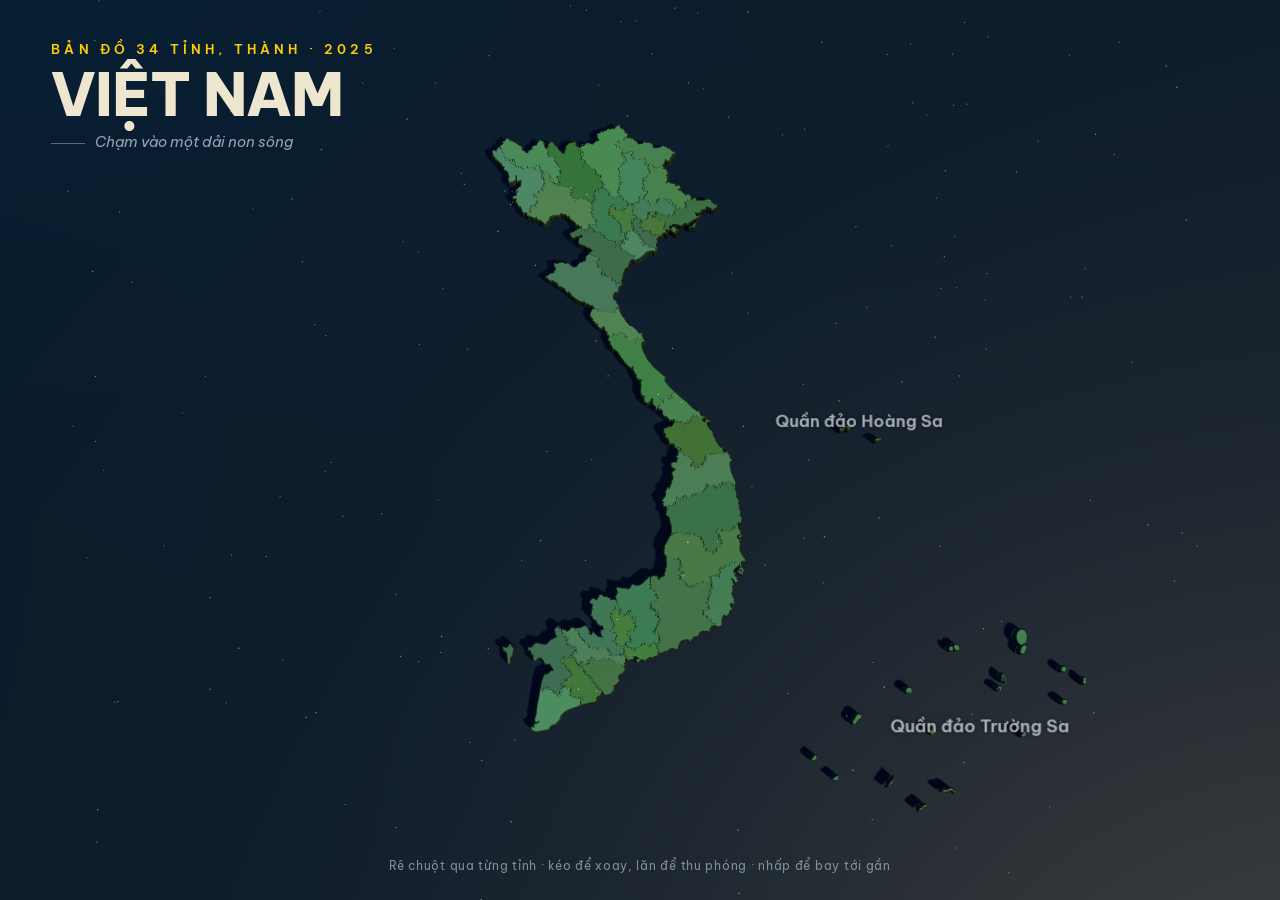
==== index.html @ 57c54978 "v2: Bản đồ 3D Việt Nam 34 tỉnh — hover hiện địa danh biểu tượng Three.js: extrude GeoJSON 34 tỉnh (đ" ====
<!doctype html>
<html lang="vi">
<head>
  <meta charset="utf-8" />
  <meta name="viewport" content="width=device-width, initial-scale=1" />
  <title>Việt Nam 3D — Chạm vào một dải non sông</title>
  <link rel="icon" href="data:image/svg+xml,%3Csvg xmlns='http://www.w3.org/2000/svg' viewBox='0 0 64 64'%3E%3Crect width='64' height='64' rx='12' fill='%230A1420'/%3E%3Cpath fill='%23FFCD00' d='M32 12l4.7 14.4h15.1l-12.2 8.9 4.6 14.4L32 40.8l-12.2 8.9 4.6-14.4-12.2-8.9h15.1z'/%3E%3C/svg%3E" />
  <link rel="preconnect" href="https://fonts.googleapis.com" />
  <link rel="preconnect" href="https://fonts.gstatic.com" crossorigin />
  <link
    href="https://fonts.googleapis.com/css2?family=Be+Vietnam+Pro:ital,wght@0,400;0,600;0,800;1,400&display=swap"
    rel="stylesheet"
  />
  <link rel="stylesheet" href="style.css" />
  <script type="importmap">
    { "imports": { "three": "./vendor/three.module.js" } }
  </script>
</head>
<body>
  <div id="app"></div>

  <header class="masthead">
    <p class="eyebrow">Bản đồ 34 tỉnh, thành · 2025</p>
    <h1>VIỆT&nbsp;NAM</h1>
    <p class="sub">Chạm vào một dải non sông</p>
  </header>

  <aside class="card" id="card" aria-live="polite">
    <p class="card-type" id="card-type"></p>
    <h2 class="card-name" id="card-name"></h2>
    <div class="card-landmark">
      <span class="card-landmark-icon">◆</span>
      <div>
        <p class="card-landmark-title" id="card-landmark"></p>
        <p class="card-landmark-desc" id="card-desc"></p>
      </div>
    </div>
    <div class="card-facts">
      <span id="card-merged"></span>
      <span id="card-stats"></span>
    </div>
  </aside>

  <p class="hint" id="hint">Rê chuột qua từng tỉnh · kéo để xoay, lăn để thu phóng · nhấp để bay tới gần</p>

  <div class="loader" id="loader"><span>Đang dựng non sông…</span></div>

  <script type="module" src="main.js"></script>
</body>
</html>
---- style.css ----
/* ── Đêm trên biển Đông ───────────────────────────────────────
   nền đêm   #0A1420   xanh đêm sâu
   biển      #0E2233
   ngọc      #7FD1AE   xanh ngọc đất liền
   vàng lá   #FFCD00   điểm nhấn
   ngà       #EFE6D0   chữ chính
   khói biển #8FA3B0   chữ phụ
──────────────────────────────────────────────────────────────── */

* { margin: 0; padding: 0; box-sizing: border-box; }

html, body { height: 100%; overflow: hidden; }

body {
  font-family: 'Be Vietnam Pro', system-ui, sans-serif;
  background: #0a1420;
  color: #efe6d0;
}

#app { position: fixed; inset: 0; }
#app canvas { display: block; }

/* ── Tiêu đề ── */
.masthead {
  position: fixed;
  top: clamp(20px, 4.5vh, 48px);
  left: clamp(20px, 4vw, 56px);
  pointer-events: none;
  user-select: none;
  z-index: 3;
}

.eyebrow {
  font-size: clamp(10px, 1.05vw, 13px);
  font-weight: 600;
  letter-spacing: 0.32em;
  text-transform: uppercase;
  color: #ffcd00;
  margin-bottom: 10px;
}

.masthead h1 {
  font-size: clamp(34px, 4.6vw, 60px);
  font-weight: 800;
  line-height: 0.95;
  letter-spacing: -0.015em;
}

.masthead .sub {
  margin-top: 10px;
  font-size: clamp(12px, 1.25vw, 15px);
  font-style: italic;
  color: #8fa3b0;
}

.masthead .sub::before {
  content: '';
  display: inline-block;
  width: 34px;
  height: 1px;
  background: #8fa3b0;
  opacity: 0.6;
  vertical-align: middle;
  margin-right: 10px;
}

/* ── Thẻ thông tin tỉnh ── */
.card {
  position: fixed;
  left: clamp(20px, 4vw, 56px);
  bottom: clamp(20px, 4.5vh, 48px);
  width: min(360px, calc(100vw - 40px));
  padding: 18px 20px 16px;
  border-radius: 14px;
  background: rgba(10, 22, 34, 0.78);
  border: 1px solid rgba(127, 209, 174, 0.18);
  backdrop-filter: blur(14px);
  -webkit-backdrop-filter: blur(14px);
  box-shadow: 0 18px 50px rgba(0, 0, 0, 0.45);
  z-index: 3;
  pointer-events: none;
  user-select: none;
  opacity: 0;
  transform: translateY(12px);
  transition: opacity 0.3s ease, transform 0.3s ease;
}

.card.show { opacity: 1; transform: translateY(0); }

.card-type {
  font-size: 10px;
  font-weight: 600;
  letter-spacing: 0.3em;
  text-transform: uppercase;
  color: #8fa3b0;
}

.card-name {
  font-size: clamp(22px, 2.4vw, 30px);
  font-weight: 800;
  color: #ffcd00;
  margin: 2px 0 10px;
}

.card-landmark {
  display: flex;
  gap: 10px;
  align-items: baseline;
  padding: 10px 12px;
  border-radius: 10px;
  background: rgba(127, 209, 174, 0.08);
  border: 1px solid rgba(127, 209, 174, 0.14);
}

.card-landmark-icon { color: #7fd1ae; font-size: 11px; }

.card-landmark-title { font-weight: 600; font-size: 15px; color: #efe6d0; }

.card-landmark-desc { font-size: 12.5px; color: #8fa3b0; margin-top: 2px; }

.card-facts {
  display: flex;
  flex-direction: column;
  gap: 3px;
  margin-top: 10px;
  font-size: 12px;
  color: #8fa3b0;
}

.card-facts span:empty { display: none; }

/* ── Gợi ý ── */
.hint {
  position: fixed;
  left: 50%;
  bottom: clamp(14px, 3vh, 28px);
  transform: translateX(-50%);
  font-size: 12px;
  letter-spacing: 0.06em;
  color: #8fa3b0;
  white-space: nowrap;
  pointer-events: none;
  user-select: none;
  z-index: 3;
  opacity: 0;
  animation: hint-in 1.2s ease 2.2s forwards;
}

@keyframes hint-in { to { opacity: 0.85; } }

/* ── Màn hình chờ ── */
.loader {
  position: fixed;
  inset: 0;
  display: grid;
  place-items: center;
  background: #0a1420;
  z-index: 10;
  transition: opacity 0.7s ease;
}

.loader.done { opacity: 0; pointer-events: none; }

.loader span {
  font-size: 13px;
  letter-spacing: 0.3em;
  text-transform: uppercase;
  color: #8fa3b0;
  animation: pulse 1.6s ease-in-out infinite;
}

@keyframes pulse { 50% { opacity: 0.35; } }

@media (prefers-reduced-motion: reduce) {
  .hint { animation: none; opacity: 0.85; }
  .loader span { animation: none; }
}

@media (max-width: 640px) {
  .hint { display: none; }
  .card { left: 16px; bottom: 16px; }
}
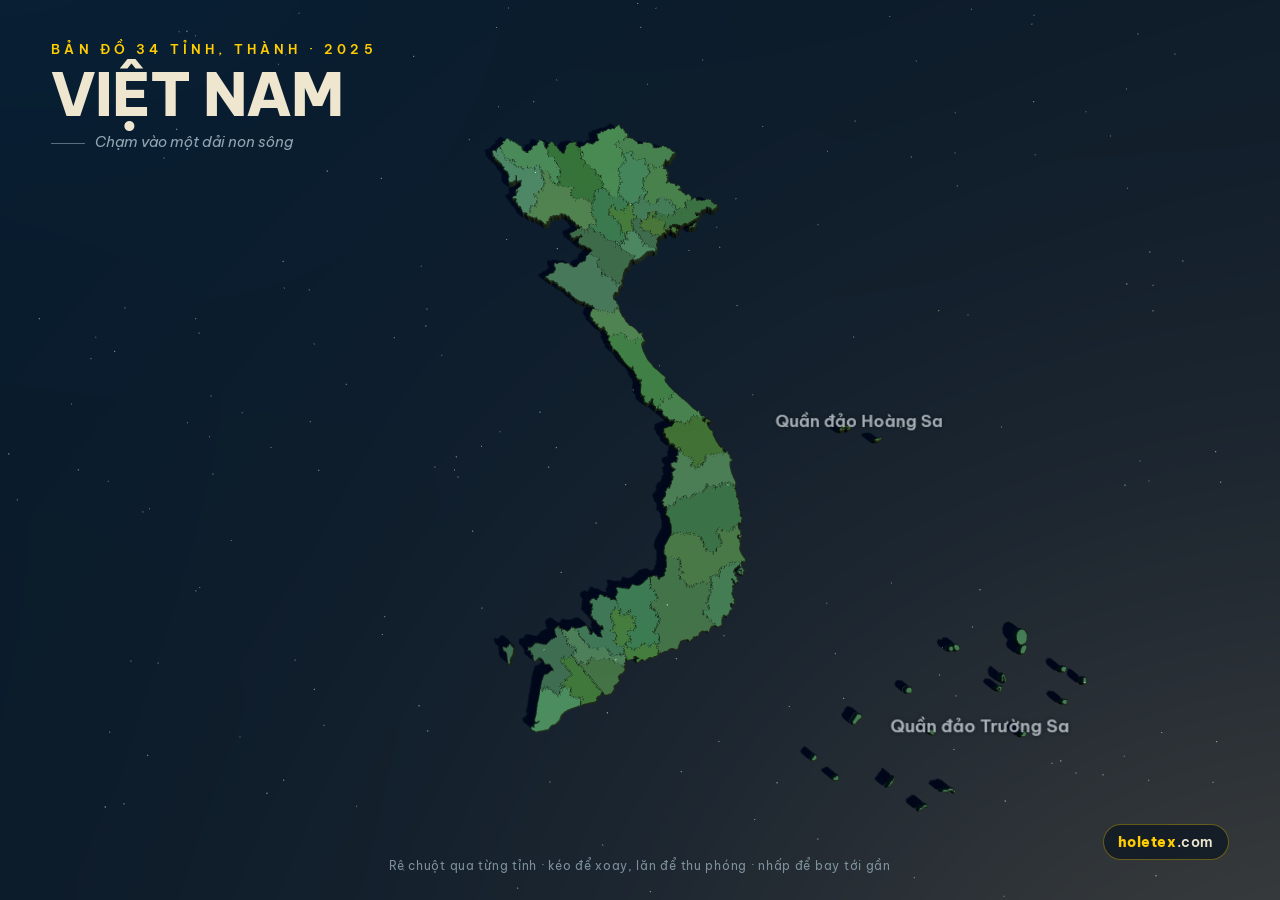
==== commit bc577155: "Watermark holetex.com (nhấn được) + 2 cảnh Hoàng Sa/Trường Sa trong demo tour + video 2K Co-Authored" ====
--- a/index.html
+++ b/index.html
@@ -43,6 +43,8 @@
 
   <p class="hint" id="hint">Rê chuột qua từng tỉnh · kéo để xoay, lăn để thu phóng · nhấp để bay tới gần</p>
 
+  <a class="brand" href="https://holetex.com" target="_blank" rel="noopener">holetex<span>.com</span></a>
+
   <div class="loader" id="loader"><span>Đang dựng non sông…</span></div>
 
   <script type="module" src="main.js"></script>
--- a/style.css
+++ b/style.css
@@ -148,6 +148,39 @@
 
 @keyframes hint-in { to { opacity: 0.85; } }
 
+/* ── Watermark holetex.com ── */
+.brand {
+  position: fixed;
+  right: clamp(20px, 4vw, 56px);
+  bottom: clamp(20px, 4.5vh, 48px);
+  z-index: 4;
+  padding: 8px 14px;
+  border-radius: 999px;
+  background: rgba(10, 22, 34, 0.7);
+  border: 1px solid rgba(255, 205, 0, 0.35);
+  backdrop-filter: blur(10px);
+  -webkit-backdrop-filter: blur(10px);
+  font-size: 14px;
+  font-weight: 800;
+  letter-spacing: 0.04em;
+  color: #ffcd00;
+  text-decoration: none;
+  transition: transform 0.2s ease, box-shadow 0.2s ease, border-color 0.2s ease;
+}
+
+.brand span { color: #efe6d0; font-weight: 600; }
+
+.brand:hover {
+  transform: translateY(-2px);
+  border-color: rgba(255, 205, 0, 0.8);
+  box-shadow: 0 8px 26px rgba(255, 205, 0, 0.18);
+}
+
+.brand:focus-visible {
+  outline: 2px solid #ffcd00;
+  outline-offset: 2px;
+}
+
 /* ── Màn hình chờ ── */
 .loader {
   position: fixed;
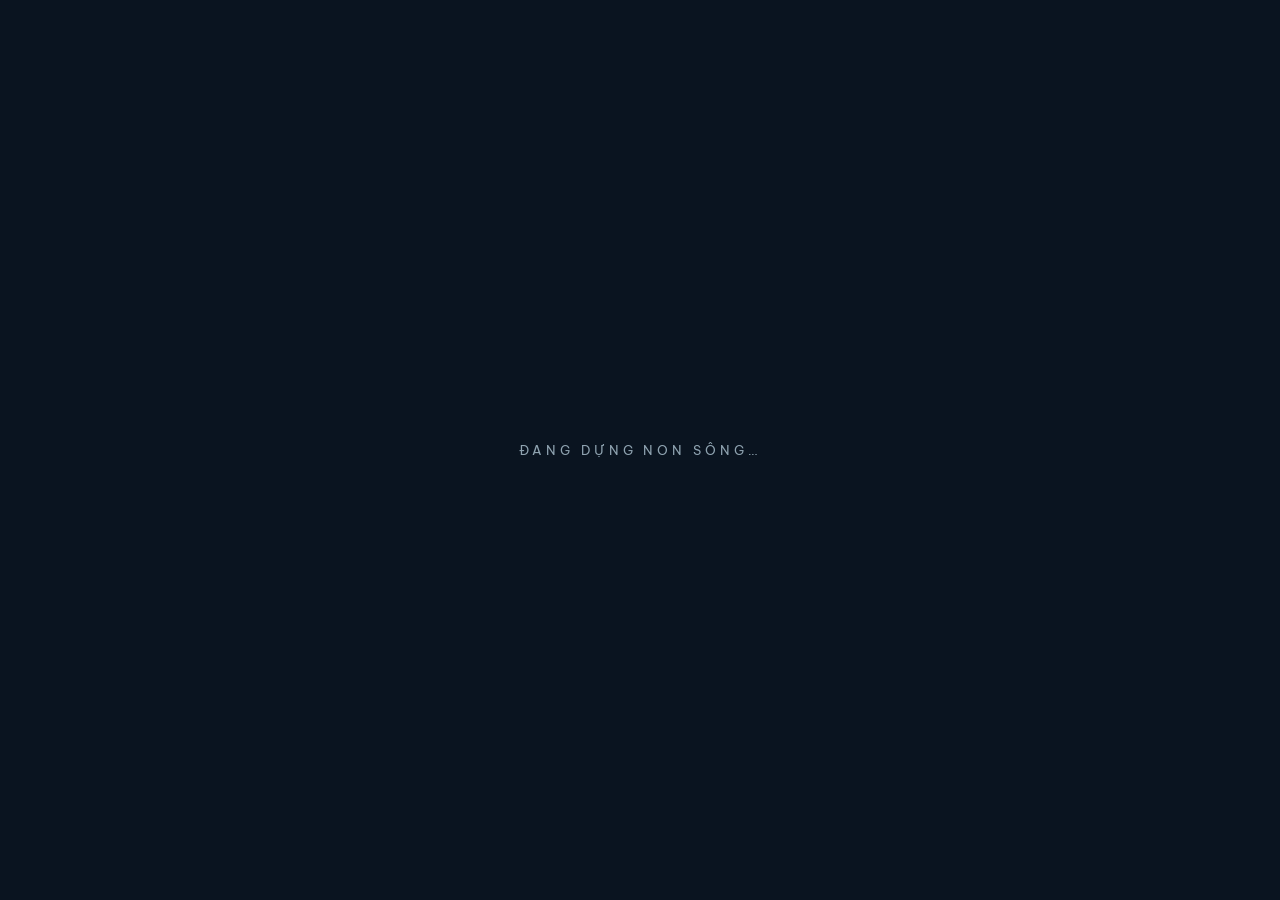
==== commit 3a792b38: "Phim 55 ngày đêm: áp art direction 'Than Hồng' (1c) - Đất giải phóng #6e1a12 cháy âm ỉ (emissive #ff" ====
--- a/index.html
+++ b/index.html
@@ -41,9 +41,27 @@
     </div>
   </aside>
 
+  <button id="train-btn" class="train-btn" type="button">🚂 Chuyến tàu Thống Nhất</button>
+
   <p class="hint" id="hint">Rê chuột qua từng tỉnh · kéo để xoay, lăn để thu phóng · nhấp để bay tới gần</p>
 
   <a class="brand" href="https://holetex.com" target="_blank" rel="noopener">holetex<span>.com</span></a>
+
+  <!-- Giao diện phim 55 ngày đêm (?film=1975) -->
+  <div id="film-ui" hidden>
+    <div class="film-date"><span id="film-date-text"></span></div>
+    <p class="film-caption" id="film-caption"></p>
+    <div class="film-title" id="film-title">
+      <p class="film-title-eyebrow">Mùa Xuân 1975</p>
+      <h2>55 NGÀY ĐÊM</h2>
+    </div>
+    <div class="film-end" id="film-end">
+      <h2>NON SÔNG LIỀN MỘT DẢI</h2>
+      <p>30 · 4 · 1975</p>
+    </div>
+    <p class="film-note">Bản đồ theo địa giới 2025 · Cờ Giải phóng: nửa đỏ – nửa xanh, sao vàng · Thống nhất về mặt nhà nước: 2/7/1976</p>
+    <div class="film-fade" id="film-fade"></div>
+  </div>
 
   <div class="loader" id="loader"><span>Đang dựng non sông…</span></div>
 
--- a/style.css
+++ b/style.css
@@ -148,6 +148,38 @@
 
 @keyframes hint-in { to { opacity: 0.85; } }
 
+/* ── Nút chuyến tàu Thống Nhất ── */
+.train-btn {
+  position: fixed;
+  left: 50%;
+  transform: translateX(-50%);
+  bottom: clamp(44px, 8vh, 72px);
+  z-index: 3;
+  padding: 10px 20px;
+  border: 1px solid rgba(127, 209, 174, 0.4);
+  border-radius: 999px;
+  background: rgba(10, 22, 34, 0.72);
+  backdrop-filter: blur(10px);
+  -webkit-backdrop-filter: blur(10px);
+  font-family: inherit;
+  font-size: 14px;
+  font-weight: 600;
+  letter-spacing: 0.03em;
+  color: #efe6d0;
+  cursor: pointer;
+  transition: transform 0.2s ease, border-color 0.2s ease, box-shadow 0.2s ease;
+}
+
+.train-btn:hover {
+  transform: translateX(-50%) translateY(-2px);
+  border-color: rgba(255, 205, 0, 0.7);
+  box-shadow: 0 8px 26px rgba(127, 209, 174, 0.15);
+}
+
+.train-btn:focus-visible { outline: 2px solid #ffcd00; outline-offset: 2px; }
+
+.train-btn.hidden { display: none; }
+
 /* ── Watermark holetex.com ── */
 .brand {
   position: fixed;
@@ -181,6 +213,130 @@
   outline-offset: 2px;
 }
 
+/* ── Phim 55 ngày đêm ── */
+body.film .masthead,
+body.film .hint,
+body.film .train-btn,
+body.film .card { display: none; }
+
+#film-ui { position: fixed; inset: 0; pointer-events: none; z-index: 5; }
+
+.film-date {
+  position: fixed;
+  top: clamp(22px, 4.5vh, 50px);
+  right: clamp(22px, 4vw, 56px);
+  padding: 8px 16px;
+  border: 1px solid rgba(255, 179, 92, 0.35);
+  border-radius: 4px;
+  background: rgba(13, 9, 6, 0.72);
+  font-size: clamp(14px, 1.5vw, 22px);
+  font-weight: 600;
+  letter-spacing: 0.14em;
+  color: #ffb35c;
+  font-variant-numeric: tabular-nums;
+  opacity: 0;
+  transition: opacity 0.5s ease;
+}
+
+.film-date.show { opacity: 1; }
+
+.film-caption {
+  position: fixed;
+  left: 50%;
+  bottom: clamp(48px, 9vh, 96px);
+  transform: translateX(-50%);
+  max-width: 82vw;
+  padding: 10px 22px;
+  border-left: 3px solid #ffb35c;
+  background: rgba(13, 9, 6, 0.85);
+  font-size: clamp(15px, 1.7vw, 26px);
+  font-weight: 600;
+  letter-spacing: 0.02em;
+  color: #f5efe4;
+  white-space: nowrap;
+  opacity: 0;
+  transition: opacity 0.45s ease;
+}
+
+.film-caption.show { opacity: 1; }
+
+.film-title {
+  position: fixed;
+  inset: 0;
+  display: grid;
+  place-content: center;
+  text-align: center;
+  opacity: 0;
+  transition: opacity 1.1s ease;
+}
+
+.film-title.show { opacity: 1; }
+
+.film-title-eyebrow {
+  font-size: clamp(13px, 1.4vw, 20px);
+  letter-spacing: 0.5em;
+  text-transform: uppercase;
+  color: #ffb35c;
+  margin-bottom: 14px;
+}
+
+.film-title h2 {
+  font-size: clamp(40px, 7vw, 110px);
+  font-weight: 800;
+  letter-spacing: 0.06em;
+  color: #f5efe4;
+  text-shadow: 0 6px 44px rgba(255, 90, 36, 0.5);
+}
+
+.film-end {
+  position: fixed;
+  inset: 0;
+  display: grid;
+  place-content: center;
+  text-align: center;
+  opacity: 0;
+  transition: opacity 1.6s ease;
+}
+
+.film-end.show { opacity: 1; }
+
+.film-end h2 {
+  font-size: clamp(30px, 5.2vw, 84px);
+  font-weight: 800;
+  letter-spacing: 0.1em;
+  color: #f5efe4;
+  text-shadow: 0 6px 48px rgba(255, 90, 36, 0.65);
+}
+
+.film-end p {
+  margin-top: 12px;
+  font-size: clamp(16px, 2vw, 30px);
+  letter-spacing: 0.4em;
+  color: #ffb35c;
+}
+
+.film-note {
+  position: fixed;
+  left: 50%;
+  bottom: clamp(12px, 2.2vh, 24px);
+  transform: translateX(-50%);
+  font-size: clamp(9px, 0.85vw, 13px);
+  letter-spacing: 0.06em;
+  color: rgba(143, 163, 176, 0.85);
+  white-space: nowrap;
+}
+
+.film-fade {
+  position: fixed;
+  inset: 0;
+  background: #070d12;
+  opacity: 1;
+  transition: opacity 2s ease;
+  pointer-events: none;
+}
+
+.film-fade.clear { opacity: 0; }
+
 /* ── Màn hình chờ ── */
 .loader {
   position: fixed;
@@ -211,5 +367,21 @@
 
 @media (max-width: 640px) {
   .hint { display: none; }
-  .card { left: 16px; bottom: 16px; }
-}
+  .card {
+    left: 12px;
+    right: 12px;
+    bottom: 60px; /* chừa chỗ cho nút tàu phía dưới */
+    width: auto;
+    padding: 14px 16px 12px;
+  }
+  .train-btn { bottom: 14px; font-size: 13px; padding: 9px 16px; }
+  .card-name { font-size: 22px; }
+  /* watermark dời lên trên để không đè thẻ thông tin */
+  .brand {
+    bottom: auto;
+    top: clamp(20px, 4.5vh, 48px);
+    right: 16px;
+    font-size: 12px;
+    padding: 6px 11px;
+  }
+}
